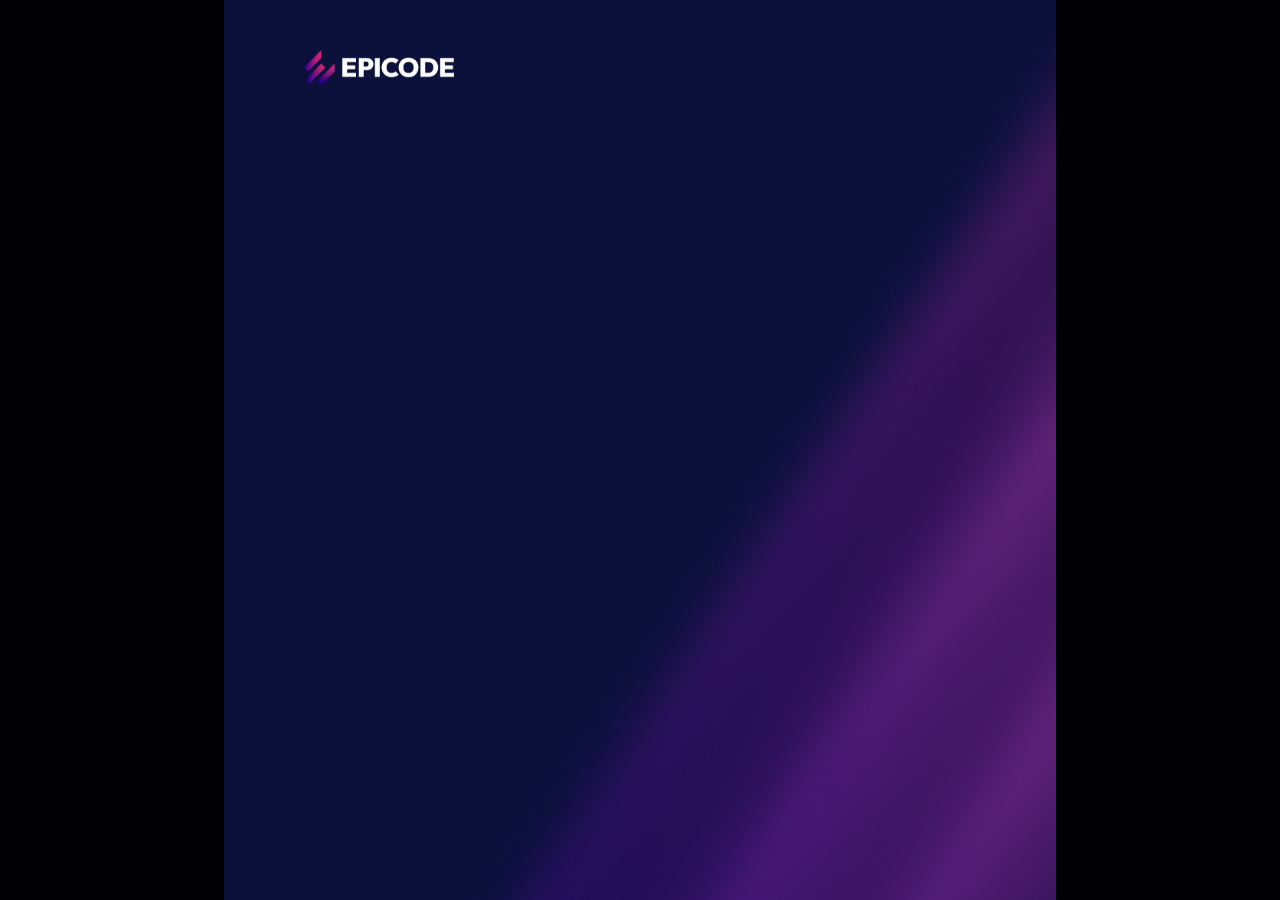
==== feedback.html @ a099dc4a "add header" ====
<!DOCTYPE html>
<html lang="it">
  <head>
    <meta charset="UTF-8" />
    <meta name="viewport" content="width=device-width, initial-scale=1.0" />
    <title>Quizz App - Epicode</title>
    <link rel="stylesheet" href="assets/css/style.css" />
  </head>
  <body>
    <div id="container">
      <header>
        <div id="logo">
          <img src="assets/imgs/epicode_logo.png" alt="epicode-logo" />
        </div>
      </header>
    </div>
  </body>
</html>
---- assets/css/style.css ----
@import url("https://fonts.googleapis.com/css2?family=Outfit:wght@300;700;900&display=swap");

* {
  margin: 0;
  padding: 0;
  box-sizing: border-box;
}

/*basic styles*/
:root {
  --border-padding: 10px;
  --darkest: rgb(0, 0, 5);
  --darkest-blue: rgb(0, 0, 60);
  --main-blue: rgb(33, 33, 143);
  --light-purple: rgb(188, 134, 255);
  --dark-purple: rgb(156, 81, 248);
}

html,
body {
  font-family: "Outfit", Helvetica, sans-serif;
  background-color: var(--darkest);
}

#container {
  width: 65%;
  height: 100vh;
  max-width: 995px;
  background-image: url("/assets/imgs/bg.jpg");
  background-size: cover;
  margin: 0 auto;
  padding: 50px 80px;
}
#logo {
  width: 150px;
}

#logo img {
  width: 100%;
}
/*pg 1*/

/*fine pg 1*/

/*pg 2*/

/*fine pg 2*/

/*pg 3*/

/*fine pg 3*/

/*pg 4*/

/*fine pg 4*/
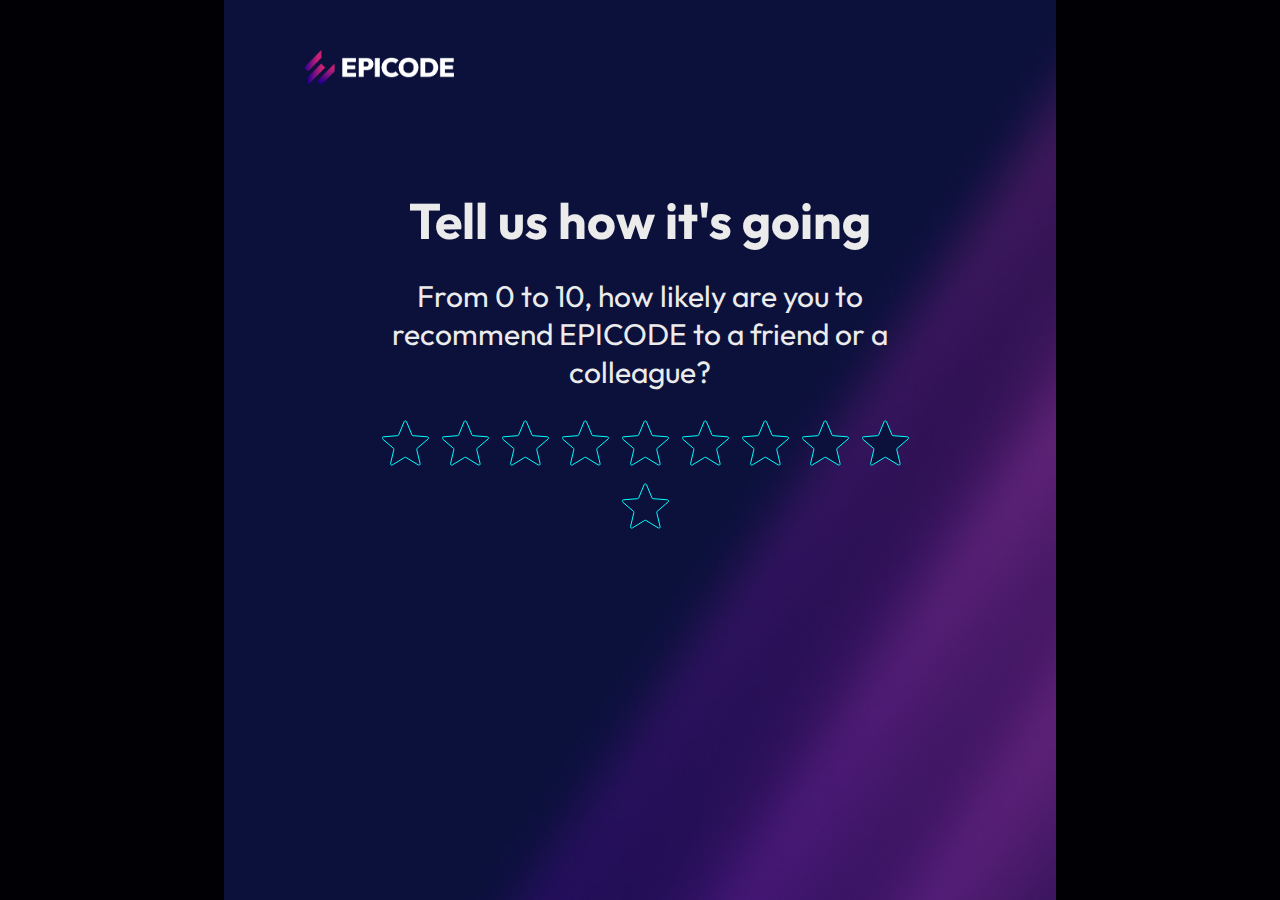
==== commit 3388579f: "add starIcon + feedback + css" ====
--- a/feedback.html
+++ b/feedback.html
@@ -13,6 +13,30 @@
           <img src="assets/imgs/epicode_logo.png" alt="epicode-logo" />
         </div>
       </header>
+
+    <main> 
+      <!-- Stelle --> 
+        <div id="boxTesto">
+        <h1 id ="testTesto1">Tell us how it's going</h1>
+        <h2 id="testTesto2">From 0 to 10, how likely are you to recommend EPICODE to a friend or a colleague?</h2> 
+        </div>
+
+        <ul class="star">
+          <li class="starIcon attivo" valutazione="1"></li>
+          <li class="starIcon" valutazione ="2"></li>
+          <li class="starIcon" valutazione ="3"></li>
+          <li class="starIcon" valutazione ="4"></li>
+          <li class="starIcon" valutazione ="5"></li>
+          <li class="starIcon" valutazione ="6"></li>
+          <li class="starIcon" valutazione ="7"></li>
+          <li class="starIcon" valutazione ="8"></li>
+          <li class="starIcon" valutazione ="9"></li>
+          <li class="starIcon" valutazione ="10"></li>
+        </ul>
+        <!-- Stelle finali  --> 
+    </main>
+
+
     </div>
   </body>
 </html>
--- a/assets/css/style.css
+++ b/assets/css/style.css
@@ -14,6 +14,8 @@
   --main-blue: rgb(33, 33, 143);
   --light-purple: rgb(188, 134, 255);
   --dark-purple: rgb(156, 81, 248);
+  --white: #ebebeb;
+  --light-blue: #00FFFF;
 }
 
 html,
@@ -22,28 +24,120 @@
   background-color: var(--darkest);
 }
 
+header{
+   display: flex;
+   justify-content: space-between;
+}
+
 #container {
   width: 65%;
   height: 100vh;
   max-width: 995px;
+  min-width: 800px;
   background-image: url("/assets/imgs/bg.jpg");
   background-size: cover;
   margin: 0 auto;
   padding: 50px 80px;
+  position: relative;
+  color: var(--white);
 }
 #logo {
   width: 150px;
-}
+  display: inline-block;
+ }
 
 #logo img {
   width: 100%;
 }
 /*pg 1*/
-
+.welcome {
+  font-size: 70px;
+  line-height: 80%;
+  font-weight: 300;
+  margin-bottom: 50px;
+}
+.pink {
+color: var(--dark-purple);
+font-size: 30px;
+}
+.lista {
+  margin: 40px 30px 90px;
+  line-height: 155%;
+}
+.fakebutton {
+color: var(--white);
+text-decoration: none;
+border: 2px solid;
+padding: 15px 40px;
+font-size: 20px;
+font-weight: bold;
+float: right;
+vertical-align: middle;
+}
+.fakebutton:hover {
+  background-color: var(--light-blue);
+  color: var(--darkest-blue);
+  box-shadow: 0px 0px 40px #00FFFF;
+  border: none;
+}
 /*fine pg 1*/
 
 /*pg 2*/
 
+
+#timer{
+color: white;
+border: 15px solid var(--light-purple) ;
+border-radius: 100px;
+text-align: center;
+height: 150px;
+width: 150px;
+padding: 20px;
+display: inline-block;
+}
+
+#timer p{
+  font-size: 10px;
+}
+
+#timer h4{
+  font-size: 50px;
+  font-weight: 300;
+  line-height: 100%;
+}
+
+main{
+  text-align: center;
+  padding: 100px 50px;
+}
+
+#question{
+  font-size: 50px;
+}
+
+#answers{
+  margin-top: 50px;
+}
+
+.btn{
+  background-color: rgba(255, 255, 255, 0.2);
+  color: white;
+  border:3px solid white;
+  border-radius: 30px;
+  width: 40%;
+  margin: 15px;
+  padding: 20px 15px;
+}
+
+footer{
+  color: white;
+  text-align: center;
+  width: 100%;
+  font-size: 20px;
+  position: absolute;
+  bottom: 0;
+  padding: 30px;
+}
 /*fine pg 2*/
 
 /*pg 3*/
@@ -52,4 +146,48 @@
 
 /*pg 4*/
 
+/* ---- Stelle ---- */
+
+#testTesto1 {     /*H1*/
+  font-size: 50px;
+  padding-bottom: 25px;
+}
+
+#testTesto2 {       /*H2*/
+  font-size: 30px;
+  font-weight: normal;
+  padding-bottom: 25px;
+}
+
+
+.starIcon {        /*ICON*/
+  font-size: 50px;
+  display: inline;
+  cursor: pointer;  
+  padding-inline-start: 10px;
+  
+}
+
+.starIcon::before{
+  content: url(/assets/imgs/starblue.svg);
+}
+.starIcon.ativo ~ .starIcon::before{
+  content: url(/assets/imgs/star.svg);
+}
+.avaliacao:hover .starIcon::before{
+  content: url(/assets/imgs/starblue.svg);
+}
+.starIcon:hover ~ .starIcon::before{
+  content: url(/assets/imgs/star.svg);
+}
+
+
+
+/* ---- Stelle finali ---- */
+
+
 /*fine pg 4*/
+/* support class*/
+.bold {
+  font-weight: 700;
+}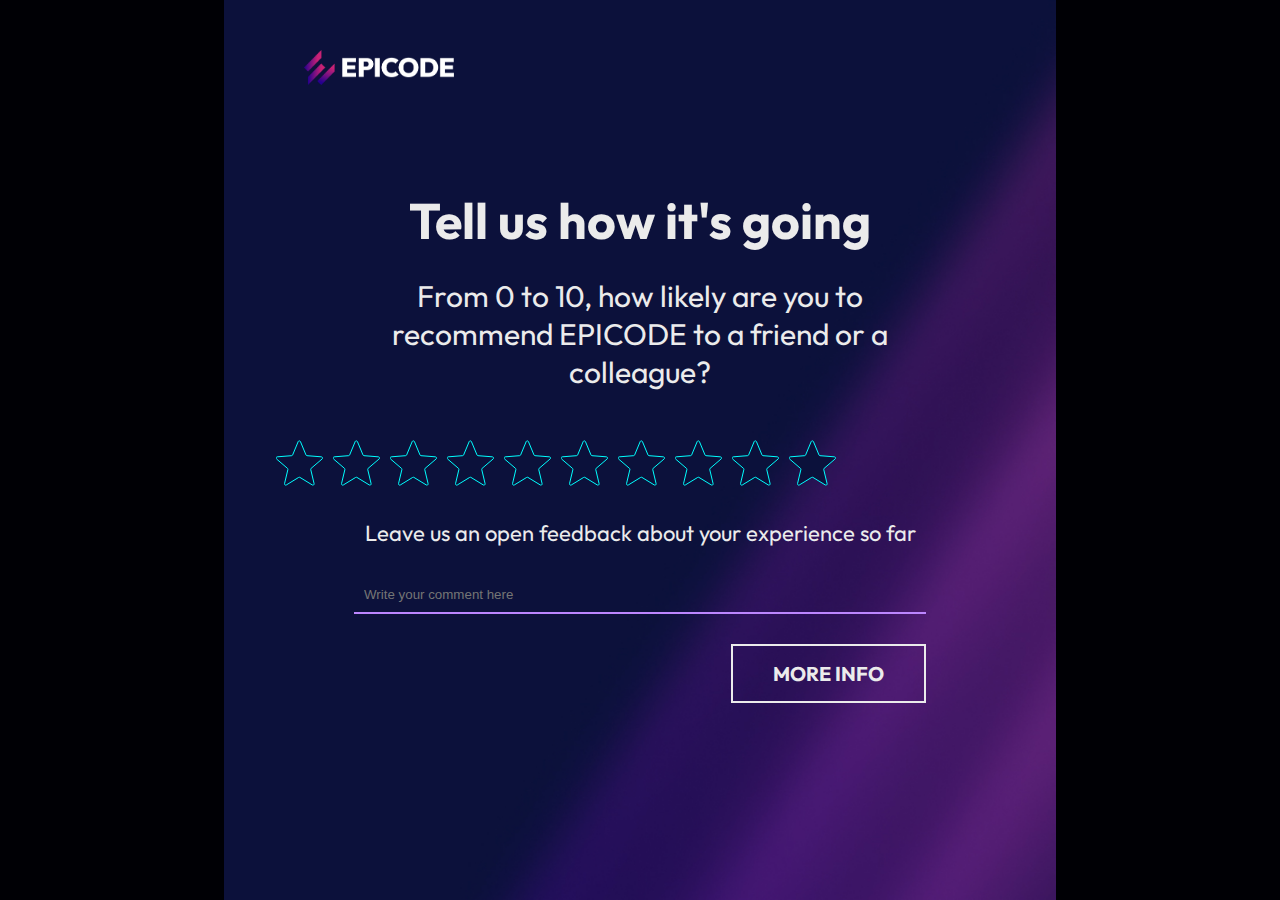
==== commit 38e2f11d: "add Giacomo feedback HTML CSS" ====
--- a/feedback.html
+++ b/feedback.html
@@ -16,11 +16,9 @@
 
     <main> 
       <!-- Stelle --> 
-        <div id="boxTesto">
         <h1 id ="testTesto1">Tell us how it's going</h1>
         <h2 id="testTesto2">From 0 to 10, how likely are you to recommend EPICODE to a friend or a colleague?</h2> 
-        </div>
-
+        
         <ul class="star">
           <li class="starIcon attivo" valutazione="1"></li>
           <li class="starIcon" valutazione ="2"></li>
@@ -34,6 +32,22 @@
           <li class="starIcon" valutazione ="10"></li>
         </ul>
         <!-- Stelle finali  --> 
+
+
+        <!-- Giacomo  --> 
+        <section class="comment">
+          <div class="titoletto">
+            <p>Leave us an open feedback about your experience so far</p>
+          </div>
+          <div class="container-text">
+            <input type="text" class="text" placeholder="Write your comment here">
+          </div>
+          <div class="bottone">
+            <a href="#" class="fakebutton">MORE INFO</a>
+          </div>
+        </section>
+        <!-- Giacomo   --> 
+
     </main>
 
 
--- a/assets/css/style.css
+++ b/assets/css/style.css
@@ -159,13 +159,18 @@
   padding-bottom: 25px;
 }
 
+.star{
+  text-align: center;
+  display: flex;
+  flex-direction: row-reverse; 
+  padding: 20px 90px;
+}
 
 .starIcon {        /*ICON*/
   font-size: 50px;
   display: inline;
   cursor: pointer;  
-  padding-inline-start: 10px;
-  
+  padding-inline-start: 10px;   
 }
 
 .starIcon::before{
@@ -180,10 +185,30 @@
 .starIcon:hover ~ .starIcon::before{
   content: url(/assets/imgs/star.svg);
 }
-
-
-
 /* ---- Stelle finali ---- */
+
+/* ---- Giacomo text ---- */
+
+.titoletto {
+  font-size: 22px;
+}
+
+.text {
+  width: 100%;
+  background-color: transparent;
+  padding: 10px;
+  border-style: inset;
+  border-width: 0;
+  border-bottom: 2px solid var(--light-purple);
+  margin: 30px 0px;
+  color: var(--white);
+}
+
+.text:focus {
+  outline: none;
+}
+
+/* ---- Giacomo text finali ---- */
 
 
 /*fine pg 4*/
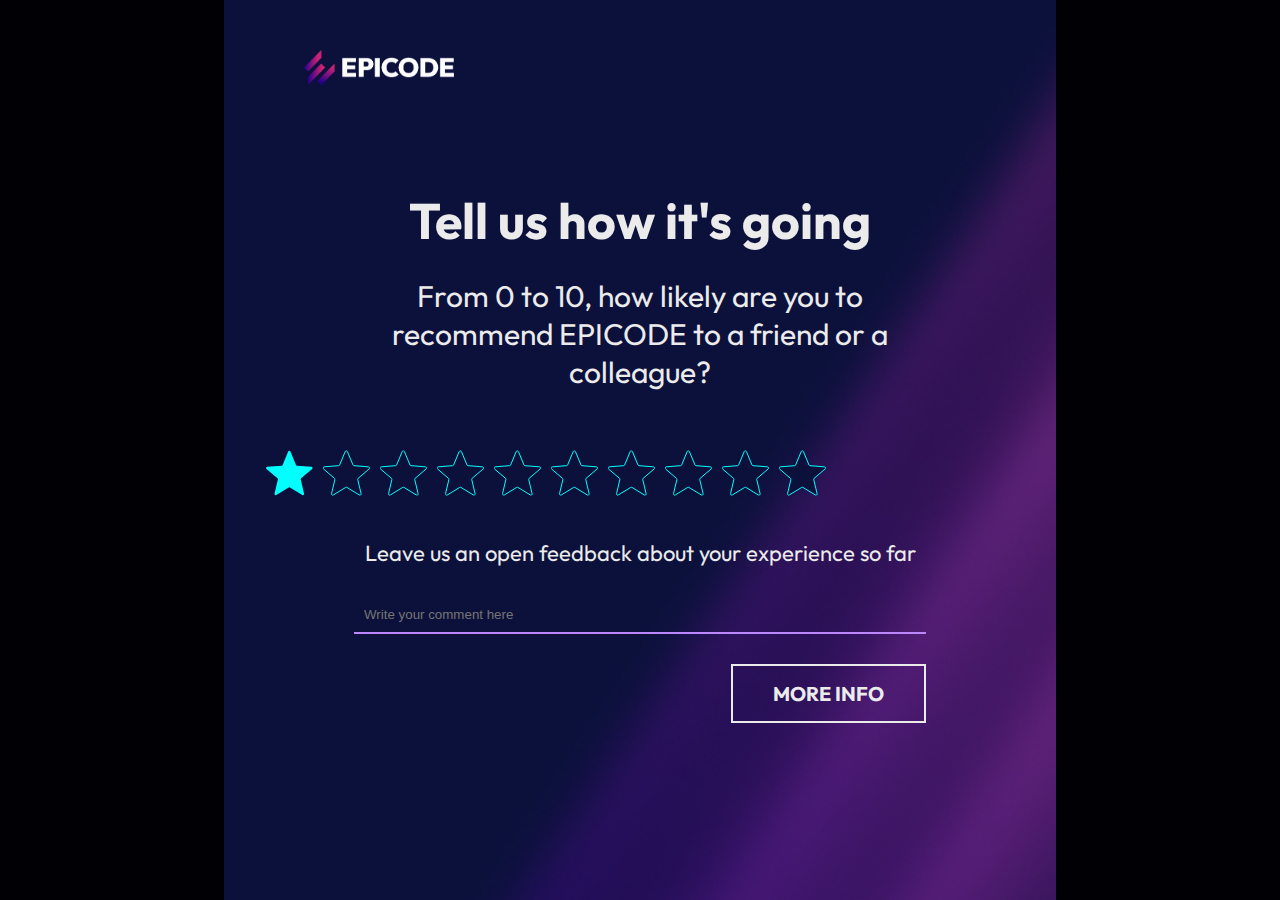
==== commit b0604375: "add new commit feedback - HTML CSS JS" ====
--- a/feedback.html
+++ b/feedback.html
@@ -19,18 +19,19 @@
         <h1 id ="testTesto1">Tell us how it's going</h1>
         <h2 id="testTesto2">From 0 to 10, how likely are you to recommend EPICODE to a friend or a colleague?</h2> 
         
-        <ul class="star">
-          <li class="starIcon attivo" valutazione="1"></li>
+        <ul class="star">                  
+          <li class="starIcon" valutazione="10"></li>
+          <li class="starIcon" valutazione ="9"></li>
+          <li class="starIcon" valutazione ="8"></li>
+          <li class="starIcon" valutazione ="7"></li>
+          <li class="starIcon" valutazione ="6"></li>
+          <li class="starIcon" valutazione ="5"></li>
+          <li class="starIcon" valutazione ="4"></li>
+          <li class="starIcon" valutazione ="3"></li>
           <li class="starIcon" valutazione ="2"></li>
-          <li class="starIcon" valutazione ="3"></li>
-          <li class="starIcon" valutazione ="4"></li>
-          <li class="starIcon" valutazione ="5"></li>
-          <li class="starIcon" valutazione ="6"></li>
-          <li class="starIcon" valutazione ="7"></li>
-          <li class="starIcon" valutazione ="8"></li>
-          <li class="starIcon" valutazione ="9"></li>
-          <li class="starIcon" valutazione ="10"></li>
+          <li class="starIcon ativo" valutazione ="1"></li>
         </ul>
+
         <!-- Stelle finali  --> 
 
 
@@ -50,7 +51,8 @@
 
     </main>
 
+    </div>
 
-    </div>
+    <script src="/assets/js/feedback.js"></script>
   </body>
 </html>
--- a/assets/css/style.css
+++ b/assets/css/style.css
@@ -13,7 +13,7 @@
   --darkest-blue: rgb(0, 0, 60);
   --main-blue: rgb(33, 33, 143);
   --light-purple: rgb(188, 134, 255);
-  --dark-purple: rgb(156, 81, 248);
+  --dark-purple: #C2128D;
   --white: #ebebeb;
   --light-blue: #00FFFF;
 }
@@ -60,9 +60,32 @@
 color: var(--dark-purple);
 font-size: 30px;
 }
+
 .lista {
   margin: 40px 30px 90px;
   line-height: 155%;
+}
+input[type="checkbox"] {
+  -webkit-appearance: none;
+  -moz-appearance: none;
+  -o-appearance: none;
+  appearance: none;
+  margin-right: 10px;
+  height: 15px;
+  width: 15px;
+  border: 1px solid white;
+  border-radius: 1px;
+  cursor: pointer;
+  border: 2px solid var(--darkest-blue);
+  outline: 2px solid var(--white);
+  outline-offset: 0px;
+}
+input[type="checkbox"]:checked {
+  border: 1px solid white;
+  background-color: var(--dark-purple);
+}
+input, label {
+  margin-top: 20px;
 }
 .fakebutton {
 color: var(--white);
@@ -74,6 +97,7 @@
 float: right;
 vertical-align: middle;
 }
+
 .fakebutton:hover {
   background-color: var(--light-blue);
   color: var(--darkest-blue);
@@ -142,6 +166,34 @@
 
 /*pg 3*/
 
+#risultati{
+  padding-top: 70px;
+  padding-bottom: 20px;
+  
+}
+
+#wrong {
+  float: inline-end;
+  padding-top: 60px;
+}
+#correct{
+  float: inline-start;
+  padding-top: 60px;
+}
+#auguri{
+  color: white;
+border: 20px solid var(--light-purple) ;
+border-radius: 150px;
+text-align: center;
+height: 250px;
+width: 250px;
+padding: 25px;
+display: inline-block;
+}
+
+.rateus{
+  margin: 0 auto;
+}
 /*fine pg 3*/
 
 /*pg 4*/
@@ -164,7 +216,8 @@
   display: flex;
   flex-direction: row-reverse; 
   padding: 20px 90px;
-}
+  margin: 10px;
+ }
 
 .starIcon {        /*ICON*/
   font-size: 50px;
@@ -173,18 +226,21 @@
   padding-inline-start: 10px;   
 }
 
+
 .starIcon::before{
   content: url(/assets/imgs/starblue.svg);
 }
-.starIcon.ativo ~ .starIcon::before{
+.starIcon.ativo~.starIcon::before,
+.starIcon.ativo::before {
   content: url(/assets/imgs/star.svg);
 }
-.avaliacao:hover .starIcon::before{
+/*.avaliacao:hover.starIcon::before{
   content: url(/assets/imgs/starblue.svg);
-}
-.starIcon:hover ~ .starIcon::before{
+}*/
+.starIcon:hover~.starIcon::before{
   content: url(/assets/imgs/star.svg);
 }
+
 /* ---- Stelle finali ---- */
 
 /* ---- Giacomo text ---- */
@@ -212,6 +268,9 @@
 
 
 /*fine pg 4*/
+
+
+
 /* support class*/
 .bold {
   font-weight: 700;
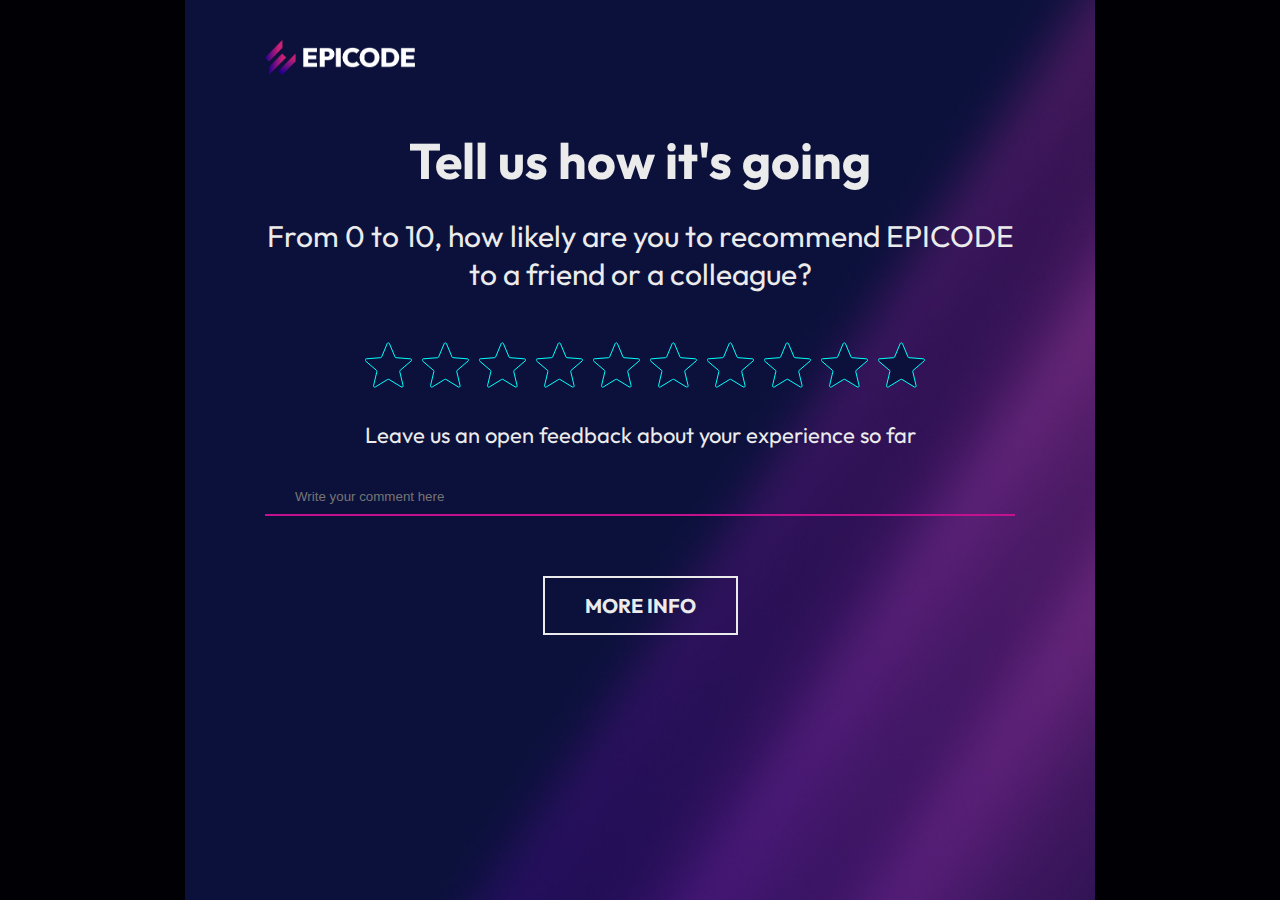
==== commit d9594620: "Merge pull request #9 from StefaniaGalazzo/fattizzo" ====
--- a/feedback.html
+++ b/feedback.html
@@ -14,45 +14,42 @@
         </div>
       </header>
 
-    <main> 
-      <!-- Stelle --> 
-        <h1 id ="testTesto1">Tell us how it's going</h1>
-        <h2 id="testTesto2">From 0 to 10, how likely are you to recommend EPICODE to a friend or a colleague?</h2> 
-        
-        <ul class="star">                  
-          <li class="starIcon" valutazione="10"></li>
-          <li class="starIcon" valutazione ="9"></li>
-          <li class="starIcon" valutazione ="8"></li>
-          <li class="starIcon" valutazione ="7"></li>
-          <li class="starIcon" valutazione ="6"></li>
-          <li class="starIcon" valutazione ="5"></li>
-          <li class="starIcon" valutazione ="4"></li>
-          <li class="starIcon" valutazione ="3"></li>
-          <li class="starIcon" valutazione ="2"></li>
-          <li class="starIcon ativo" valutazione ="1"></li>
-        </ul>
+      <main>
+        <div class="text-center">
+          <!-- Stelle -->
+          <h1 id="testTesto1">Tell us how it's going</h1>
+          <h2 id="testTesto2">
+            From 0 to 10, how likely are you to recommend EPICODE to a friend or
+            a colleague?
+          </h2>
 
-        <!-- Stelle finali  --> 
+          <ul class="star">
+            <li class="starIcon attivo" valutazione="1"></li>
+            <li class="starIcon" valutazione="2"></li>
+            <li class="starIcon" valutazione="3"></li>
+            <li class="starIcon" valutazione="4"></li>
+            <li class="starIcon" valutazione="5"></li>
+            <li class="starIcon" valutazione="6"></li>
+            <li class="starIcon" valutazione="7"></li>
+            <li class="starIcon" valutazione="8"></li>
+            <li class="starIcon" valutazione="9"></li>
+            <li class="starIcon" valutazione="10"></li>
+          </ul>
+          <!-- Stelle finali  -->
 
-
-        <!-- Giacomo  --> 
-        <section class="comment">
           <div class="titoletto">
             <p>Leave us an open feedback about your experience so far</p>
           </div>
-          <div class="container-text">
-            <input type="text" class="text" placeholder="Write your comment here">
-          </div>
-          <div class="bottone">
-            <a href="#" class="fakebutton">MORE INFO</a>
-          </div>
-        </section>
-        <!-- Giacomo   --> 
-
-    </main>
-
+          <input
+            type="text"
+            class="input-comment"
+            placeholder="Write your comment here"
+          />
+          <a href="https://epicode.com/it/" class="info-btn fakebutton"
+            >MORE INFO</a
+          >
+        </div>
+      </main>
     </div>
-
-    <script src="/assets/js/feedback.js"></script>
   </body>
 </html>
--- a/assets/css/style.css
+++ b/assets/css/style.css
@@ -5,67 +5,84 @@
   padding: 0;
   box-sizing: border-box;
 }
-
-/*basic styles*/
+/*color palette*/
 :root {
   --border-padding: 10px;
   --darkest: rgb(0, 0, 5);
   --darkest-blue: rgb(0, 0, 60);
   --main-blue: rgb(33, 33, 143);
   --light-purple: rgb(188, 134, 255);
-  --dark-purple: #C2128D;
+  --dark-purple: #c2128d;
   --white: #ebebeb;
-  --light-blue: #00FFFF;
-}
-
+  --light-blue: #00ffff;
+}
+/**/
+
+/*base styles*/
 html,
 body {
   font-family: "Outfit", Helvetica, sans-serif;
   background-color: var(--darkest);
 }
 
-header{
-   display: flex;
-   justify-content: space-between;
-}
-
+/*header per tutte le pagine*/
+header {
+  display: flex;
+  justify-content: space-between;
+}
+#logo {
+  width: 150px;
+  display: inline-block;
+}
+
+#logo img {
+  width: 100%;
+}
+/**/
+/*end base style*/
+
+/*sfondo per tutte le pagine*/
 #container {
-  width: 65%;
-  height: 100vh;
-  max-width: 995px;
-  min-width: 800px;
+  width: 68%;
+  min-height: 100vh;
+  max-width: 910px;
+  min-width: 910px;
   background-image: url("/assets/imgs/bg.jpg");
   background-size: cover;
   margin: 0 auto;
-  padding: 50px 80px;
+  padding: 40px 80px;
   position: relative;
   color: var(--white);
 }
-#logo {
-  width: 150px;
-  display: inline-block;
- }
-
-#logo img {
-  width: 100%;
-}
+/**/
+
 /*pg 1*/
+.frontpage {
+  margin-top: 60px;
+}
 .welcome {
-  font-size: 70px;
-  line-height: 80%;
+  font-size: 75px;
+  line-height: 72%;
   font-weight: 300;
   margin-bottom: 50px;
 }
 .pink {
-color: var(--dark-purple);
-font-size: 30px;
-}
-
+  color: var(--dark-purple);
+  font-size: 30px;
+  margin-bottom: 5px;
+}
+.instrText {
+  max-width: 500px;
+}
 .lista {
-  margin: 40px 30px 90px;
+  margin: 40px 30px 75px;
   line-height: 155%;
 }
-input[type="checkbox"] {
+.proceed {
+  display: flex;
+  justify-content: space-between;
+}
+#start-checkbox {
   -webkit-appearance: none;
   -moz-appearance: none;
   -o-appearance: none;
@@ -80,118 +97,132 @@
   outline: 2px solid var(--white);
   outline-offset: 0px;
 }
-input[type="checkbox"]:checked {
+#start-checkbox:checked {
   border: 1px solid white;
   background-color: var(--dark-purple);
 }
-input, label {
+#start-checkbox,
+label.bold {
   margin-top: 20px;
 }
 .fakebutton {
-color: var(--white);
-text-decoration: none;
-border: 2px solid;
-padding: 15px 40px;
-font-size: 20px;
-font-weight: bold;
-float: right;
-vertical-align: middle;
+  color: var(--white);
+  text-decoration: none;
+  border: 2px solid;
+  padding: 15px 40px;
+  font-size: 20px;
+  font-weight: bold;
 }
 
 .fakebutton:hover {
   background-color: var(--light-blue);
   color: var(--darkest-blue);
-  box-shadow: 0px 0px 40px #00FFFF;
+  box-shadow: 0px 0px 40px #00ffff;
   border: none;
 }
 /*fine pg 1*/
 
 /*pg 2*/
-
-
-#timer{
-color: white;
-border: 15px solid var(--light-purple) ;
-border-radius: 100px;
-text-align: center;
-height: 150px;
-width: 150px;
-padding: 20px;
-display: inline-block;
-}
-
-#timer p{
-  font-size: 10px;
-}
-
-#timer h4{
+#timer {
+  border: 13px solid var(--light-purple);
+  border-radius: 100px;
+  text-align: center;
+  height: 115px;
+  width: 115px;
+  padding: 13px;
+  display: inline-block;
+}
+
+#timer p {
+  font-size: 9px;
+}
+
+#timer h4 {
+  font-size: 45px;
+  font-weight: 300;
+  line-height: 90%;
+}
+.text-center {
+  text-align: center;
+  margin-top: 50px;
+}
+.text-center h1,
+.text-right h2,
+.text-left h2 {
   font-size: 50px;
-  font-weight: 300;
+}
+#question {
   line-height: 100%;
-}
-
-main{
-  text-align: center;
-  padding: 100px 50px;
-}
-
-#question{
-  font-size: 50px;
-}
-
-#answers{
+  width: 600px;
+  margin: 0 auto;
+}
+
+#answers {
   margin-top: 50px;
 }
 
-.btn{
-  background-color: rgba(255, 255, 255, 0.2);
+.btn-answer {
+  background-color: rgba(255, 255, 255, 0.1);
   color: white;
-  border:3px solid white;
+  /* border: 3px solid rgba(255, 255, 255, 0.212); */
   border-radius: 30px;
   width: 40%;
   margin: 15px;
   padding: 20px 15px;
 }
 
-footer{
-  color: white;
-  text-align: center;
+.btn-answer:hover {
+  background-image: linear-gradient(to top, rgb(125 3 111) 21%, rgb(229 0 172));
+}
+
+footer {
   width: 100%;
-  font-size: 20px;
   position: absolute;
   bottom: 0;
+  left: 0;
+  color: white;
+  text-align: center;
+  font-size: 20px;
   padding: 30px;
 }
+
+#steps .pink {
+  font-size: inherit;
+}
 /*fine pg 2*/
 
 /*pg 3*/
 
-#risultati{
-  padding-top: 70px;
-  padding-bottom: 20px;
-  
-}
-
-#wrong {
-  float: inline-end;
-  padding-top: 60px;
-}
-#correct{
-  float: inline-start;
-  padding-top: 60px;
-}
-#auguri{
-  color: white;
-border: 20px solid var(--light-purple) ;
-border-radius: 150px;
-text-align: center;
-height: 250px;
-width: 250px;
-padding: 25px;
-display: inline-block;
-}
-
-.rateus{
+.row {
+  margin: 50px auto 80px auto;
+  display: flex;
+  justify-content: space-between;
+  align-items: center;
+}
+.text-right {
+  text-align: right;
+}
+.text-left {
+  text-align: left;
+}
+.text-right h2,
+.text-left h2 {
+  font-weight: normal;
+  line-height: 100%;
+}
+.auguri {
+  display: flex;
+  flex-direction: column;
+  justify-content: space-between;
+  height: 290px;
+  width: 290px;
+  border: 35px solid var(--light-blue);
+  border-radius: 150px;
+  text-align: center;
+  padding: 30px;
+}
+
+.rateus {
   margin: 0 auto;
 }
 /*fine pg 3*/
@@ -200,78 +231,80 @@
 
 /* ---- Stelle ---- */
 
-#testTesto1 {     /*H1*/
+#testTesto1 {
+  /*H1*/
   font-size: 50px;
   padding-bottom: 25px;
 }
 
-#testTesto2 {       /*H2*/
+#testTesto2 {
+  /*H2*/
   font-size: 30px;
   font-weight: normal;
   padding-bottom: 25px;
 }
 
-.star{
-  text-align: center;
-  display: flex;
-  flex-direction: row-reverse; 
+.star {
+  text-align: center;
+  display: flex;
+  flex-direction: row-reverse;
   padding: 20px 90px;
-  margin: 10px;
- }
-
-.starIcon {        /*ICON*/
+}
+
+/*ICON*/
+.starIcon {
   font-size: 50px;
   display: inline;
-  cursor: pointer;  
-  padding-inline-start: 10px;   
-}
-
-
-.starIcon::before{
+  cursor: pointer;
+  padding-inline-start: 10px;
+}
+
+.starIcon::before {
   content: url(/assets/imgs/starblue.svg);
 }
-.starIcon.ativo~.starIcon::before,
-.starIcon.ativo::before {
+.starIcon.ativo ~ .starIcon::before {
   content: url(/assets/imgs/star.svg);
 }
-/*.avaliacao:hover.starIcon::before{
+.avaliacao:hover .starIcon::before {
   content: url(/assets/imgs/starblue.svg);
-}*/
-.starIcon:hover~.starIcon::before{
+}
+.starIcon:hover ~ .starIcon::before {
   content: url(/assets/imgs/star.svg);
 }
-
-/* ---- Stelle finali ---- */
-
-/* ---- Giacomo text ---- */
+/* ---- Stelle fine ---- */
 
 .titoletto {
   font-size: 22px;
 }
 
-.text {
+.input-comment {
   width: 100%;
   background-color: transparent;
-  padding: 10px;
+  padding: 10px 30px;
   border-style: inset;
   border-width: 0;
-  border-bottom: 2px solid var(--light-purple);
+  border-bottom: 2px solid var(--dark-purple);
   margin: 30px 0px;
-  color: var(--white);
-}
-
-.text:focus {
+}
+
+.input-comment:focus {
   outline: none;
 }
-
-/* ---- Giacomo text finali ---- */
-
+.info-btn {
+  display: block;
+  width: fit-content;
+  margin: 30px auto;
+}
 
 /*fine pg 4*/
-
-
 
 /* support class*/
 .bold {
   font-weight: 700;
-}+}
+.light-blue {
+  color: var(--light-blue);
+}
+.small {
+  font-size: 14px;
+}
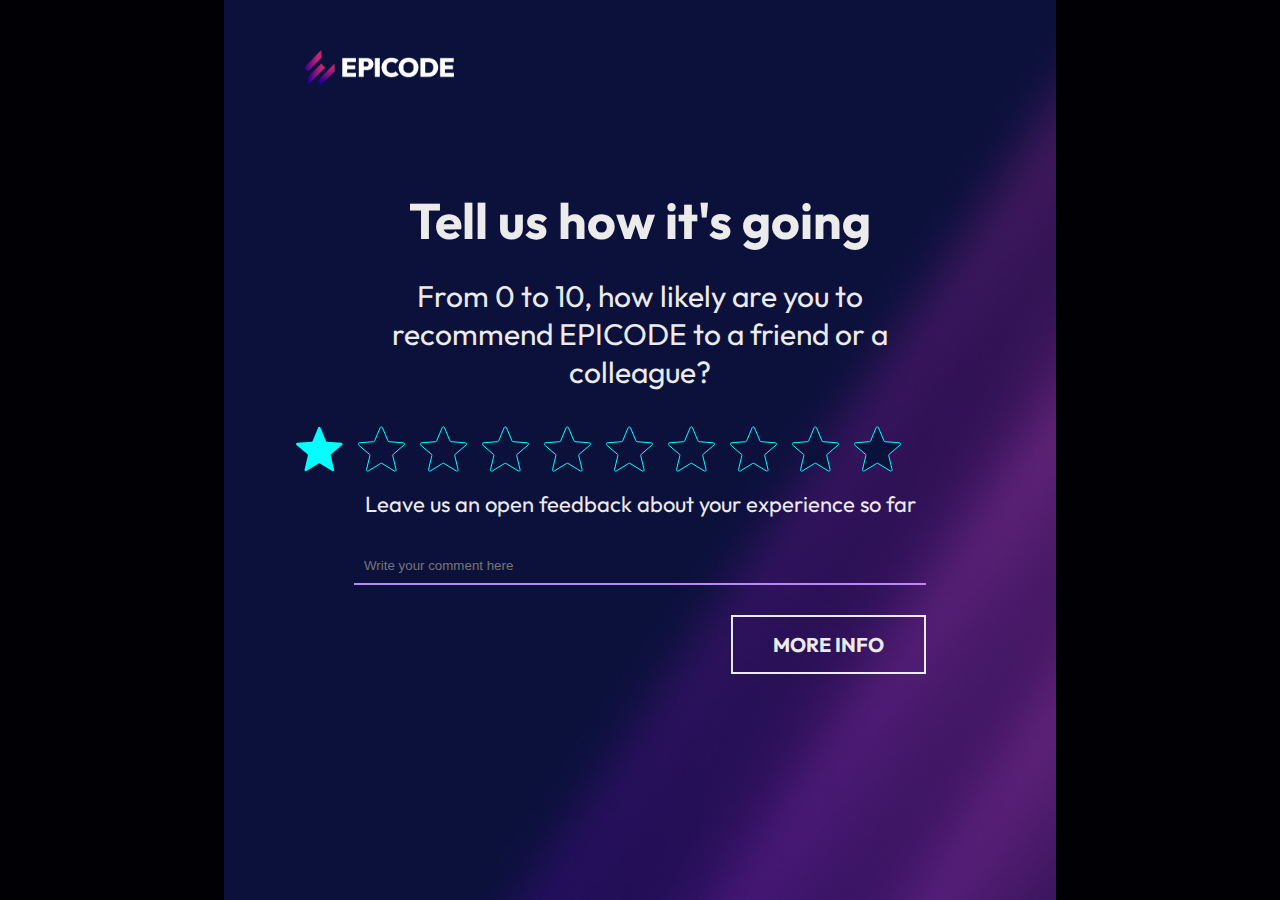
==== commit b2f229d5: "add JS feedback" ====
--- a/feedback.html
+++ b/feedback.html
@@ -14,42 +14,45 @@
         </div>
       </header>
 
-      <main>
-        <div class="text-center">
-          <!-- Stelle -->
-          <h1 id="testTesto1">Tell us how it's going</h1>
-          <h2 id="testTesto2">
-            From 0 to 10, how likely are you to recommend EPICODE to a friend or
-            a colleague?
-          </h2>
+    <main> 
+      <!-- Stelle --> 
+        <h1 id ="testTesto1">Tell us how it's going</h1>
+        <h2 id="testTesto2">From 0 to 10, how likely are you to recommend EPICODE to a friend or a colleague?</h2> 
+        
+        <ul class="star">                  
+          <li class="starIcon" valutazione ="10"></li>
+          <li class="starIcon" valutazione ="9"></li>
+          <li class="starIcon" valutazione ="8"></li>
+          <li class="starIcon" valutazione ="7"></li>
+          <li class="starIcon" valutazione ="6"></li>
+          <li class="starIcon" valutazione ="5"></li>
+          <li class="starIcon" valutazione ="4"></li>
+          <li class="starIcon" valutazione ="3"></li>
+          <li class="starIcon" valutazione ="2"></li>
+          <li class="starIcon attivo" valutazione ="1"></li>
+        </ul>
 
-          <ul class="star">
-            <li class="starIcon attivo" valutazione="1"></li>
-            <li class="starIcon" valutazione="2"></li>
-            <li class="starIcon" valutazione="3"></li>
-            <li class="starIcon" valutazione="4"></li>
-            <li class="starIcon" valutazione="5"></li>
-            <li class="starIcon" valutazione="6"></li>
-            <li class="starIcon" valutazione="7"></li>
-            <li class="starIcon" valutazione="8"></li>
-            <li class="starIcon" valutazione="9"></li>
-            <li class="starIcon" valutazione="10"></li>
-          </ul>
-          <!-- Stelle finali  -->
+        <!-- Stelle finali  --> 
 
+
+        <!-- Giacomo  --> 
+        <section class="comment">
           <div class="titoletto">
             <p>Leave us an open feedback about your experience so far</p>
           </div>
-          <input
-            type="text"
-            class="input-comment"
-            placeholder="Write your comment here"
-          />
-          <a href="https://epicode.com/it/" class="info-btn fakebutton"
-            >MORE INFO</a
-          >
-        </div>
-      </main>
+          <div class="container-text">
+            <input type="text" class="text" placeholder="Write your comment here">
+          </div>
+          <div class="bottone">
+            <a href="#" class="fakebutton">MORE INFO</a>
+          </div>
+        </section>
+        <!-- Giacomo   --> 
+
+    </main>
+
     </div>
+
+    <script src="/assets/js/feedback.js"></script>
   </body>
 </html>
--- a/assets/css/style.css
+++ b/assets/css/style.css
@@ -5,84 +5,67 @@
   padding: 0;
   box-sizing: border-box;
 }
-/*color palette*/
+
+/*basic styles*/
 :root {
   --border-padding: 10px;
   --darkest: rgb(0, 0, 5);
   --darkest-blue: rgb(0, 0, 60);
   --main-blue: rgb(33, 33, 143);
   --light-purple: rgb(188, 134, 255);
-  --dark-purple: #c2128d;
+  --dark-purple: #C2128D;
   --white: #ebebeb;
-  --light-blue: #00ffff;
-}
-/**/
-
-/*base styles*/
+  --light-blue: #00FFFF;
+}
+
 html,
 body {
   font-family: "Outfit", Helvetica, sans-serif;
   background-color: var(--darkest);
 }
 
-/*header per tutte le pagine*/
-header {
-  display: flex;
-  justify-content: space-between;
+header{
+   display: flex;
+   justify-content: space-between;
+}
+
+#container {
+  width: 65%;
+  height: 100vh;
+  max-width: 995px;
+  min-width: 800px;
+  background-image: url("/assets/imgs/bg.jpg");
+  background-size: cover;
+  margin: 0 auto;
+  padding: 50px 80px;
+  position: relative;
+  color: var(--white);
 }
 #logo {
   width: 150px;
   display: inline-block;
-}
+ }
 
 #logo img {
   width: 100%;
 }
-/**/
-/*end base style*/
-
-/*sfondo per tutte le pagine*/
-#container {
-  width: 68%;
-  min-height: 100vh;
-  max-width: 910px;
-  min-width: 910px;
-  background-image: url("/assets/imgs/bg.jpg");
-  background-size: cover;
-  margin: 0 auto;
-  padding: 40px 80px;
-  position: relative;
-  color: var(--white);
-}
-/**/
-
 /*pg 1*/
-.frontpage {
-  margin-top: 60px;
-}
 .welcome {
-  font-size: 75px;
-  line-height: 72%;
+  font-size: 70px;
+  line-height: 80%;
   font-weight: 300;
   margin-bottom: 50px;
 }
 .pink {
-  color: var(--dark-purple);
-  font-size: 30px;
-  margin-bottom: 5px;
-}
-.instrText {
-  max-width: 500px;
-}
+color: var(--dark-purple);
+font-size: 30px;
+}
+
 .lista {
-  margin: 40px 30px 75px;
+  margin: 40px 30px 90px;
   line-height: 155%;
 }
-.proceed {
-  display: flex;
-  justify-content: space-between;
-}
-#start-checkbox {
+input[type="checkbox"] {
   -webkit-appearance: none;
   -moz-appearance: none;
   -o-appearance: none;
@@ -97,132 +80,118 @@
   outline: 2px solid var(--white);
   outline-offset: 0px;
 }
-#start-checkbox:checked {
+input[type="checkbox"]:checked {
   border: 1px solid white;
   background-color: var(--dark-purple);
 }
-#start-checkbox,
-label.bold {
+input, label {
   margin-top: 20px;
 }
 .fakebutton {
-  color: var(--white);
-  text-decoration: none;
-  border: 2px solid;
-  padding: 15px 40px;
-  font-size: 20px;
-  font-weight: bold;
+color: var(--white);
+text-decoration: none;
+border: 2px solid;
+padding: 15px 40px;
+font-size: 20px;
+font-weight: bold;
+float: right;
+vertical-align: middle;
 }
 
 .fakebutton:hover {
   background-color: var(--light-blue);
   color: var(--darkest-blue);
-  box-shadow: 0px 0px 40px #00ffff;
+  box-shadow: 0px 0px 40px #00FFFF;
   border: none;
 }
 /*fine pg 1*/
 
 /*pg 2*/
-#timer {
-  border: 13px solid var(--light-purple);
-  border-radius: 100px;
+
+
+#timer{
+color: white;
+border: 15px solid var(--light-purple) ;
+border-radius: 100px;
+text-align: center;
+height: 150px;
+width: 150px;
+padding: 20px;
+display: inline-block;
+}
+
+#timer p{
+  font-size: 10px;
+}
+
+#timer h4{
+  font-size: 50px;
+  font-weight: 300;
+  line-height: 100%;
+}
+
+main{
   text-align: center;
-  height: 115px;
-  width: 115px;
-  padding: 13px;
-  display: inline-block;
-}
-
-#timer p {
-  font-size: 9px;
-}
-
-#timer h4 {
-  font-size: 45px;
-  font-weight: 300;
-  line-height: 90%;
-}
-.text-center {
-  text-align: center;
+  padding: 100px 50px;
+}
+
+#question{
+  font-size: 50px;
+}
+
+#answers{
   margin-top: 50px;
 }
-.text-center h1,
-.text-right h2,
-.text-left h2 {
-  font-size: 50px;
-}
-#question {
-  line-height: 100%;
-  width: 600px;
-  margin: 0 auto;
-}
-
-#answers {
-  margin-top: 50px;
-}
-
-.btn-answer {
-  background-color: rgba(255, 255, 255, 0.1);
+
+.btn{
+  background-color: rgba(255, 255, 255, 0.2);
   color: white;
-  /* border: 3px solid rgba(255, 255, 255, 0.212); */
+  border:3px solid white;
   border-radius: 30px;
   width: 40%;
   margin: 15px;
   padding: 20px 15px;
 }
 
-.btn-answer:hover {
-  background-image: linear-gradient(to top, rgb(125 3 111) 21%, rgb(229 0 172));
-}
-
-footer {
+footer{
+  color: white;
+  text-align: center;
   width: 100%;
+  font-size: 20px;
   position: absolute;
   bottom: 0;
-  left: 0;
+  padding: 30px;
+}
+/*fine pg 2*/
+
+/*pg 3*/
+
+#risultati{
+  padding-top: 70px;
+  padding-bottom: 20px;
+  
+}
+
+#wrong {
+  float: inline-end;
+  padding-top: 60px;
+}
+#correct{
+  float: inline-start;
+  padding-top: 60px;
+}
+#auguri{
   color: white;
-  text-align: center;
-  font-size: 20px;
-  padding: 30px;
-}
-
-#steps .pink {
-  font-size: inherit;
-}
-/*fine pg 2*/
-
-/*pg 3*/
-
-.row {
-  margin: 50px auto 80px auto;
-  display: flex;
-  justify-content: space-between;
-  align-items: center;
-}
-.text-right {
-  text-align: right;
-}
-.text-left {
-  text-align: left;
-}
-.text-right h2,
-.text-left h2 {
-  font-weight: normal;
-  line-height: 100%;
-}
-.auguri {
-  display: flex;
-  flex-direction: column;
-  justify-content: space-between;
-  height: 290px;
-  width: 290px;
-  border: 35px solid var(--light-blue);
-  border-radius: 150px;
-  text-align: center;
-  padding: 30px;
-}
-
-.rateus {
+border: 20px solid var(--light-purple) ;
+border-radius: 150px;
+text-align: center;
+height: 250px;
+width: 250px;
+padding: 25px;
+display: inline-block;
+}
+
+.rateus{
   margin: 0 auto;
 }
 /*fine pg 3*/
@@ -231,14 +200,12 @@
 
 /* ---- Stelle ---- */
 
-#testTesto1 {
-  /*H1*/
+#testTesto1 {     /*H1*/
   font-size: 50px;
   padding-bottom: 25px;
 }
 
-#testTesto2 {
-  /*H2*/
+#testTesto2 {       /*H2*/
   font-size: 30px;
   font-weight: normal;
   padding-bottom: 25px;
@@ -247,64 +214,59 @@
 .star {
   text-align: center;
   display: flex;
-  flex-direction: row-reverse;
-  padding: 20px 90px;
-}
-
-/*ICON*/
+  flex-direction: row-reverse; 
+  padding: 20px, auto;  
+  margin: 10px;
+}
+
 .starIcon {
-  font-size: 50px;
-  display: inline;
-  cursor: pointer;
-  padding-inline-start: 10px;
-}
-
-.starIcon::before {
+  font-size: 30px; 
+  display: flex;
+  align-items: center; 
+  cursor: pointer;  
+  margin-right: 15px; 
+}
+
+.starIcon::before {   
   content: url(/assets/imgs/starblue.svg);
 }
-.starIcon.ativo ~ .starIcon::before {
+
+.starIcon.attivo~.starIcon::before,  
+.starIcon.attivo::before {   
   content: url(/assets/imgs/star.svg);
 }
-.avaliacao:hover .starIcon::before {
-  content: url(/assets/imgs/starblue.svg);
-}
-.starIcon:hover ~ .starIcon::before {
-  content: url(/assets/imgs/star.svg);
-}
-/* ---- Stelle fine ---- */
+
+/* ---- Stelle finali ---- */
+
+/* ---- Giacomo text ---- */
 
 .titoletto {
   font-size: 22px;
 }
 
-.input-comment {
+.text {
   width: 100%;
   background-color: transparent;
-  padding: 10px 30px;
+  padding: 10px;
   border-style: inset;
   border-width: 0;
-  border-bottom: 2px solid var(--dark-purple);
+  border-bottom: 2px solid var(--light-purple);
   margin: 30px 0px;
-}
-
-.input-comment:focus {
+  color: var(--white);
+}
+
+.text:focus {
   outline: none;
 }
-.info-btn {
-  display: block;
-  width: fit-content;
-  margin: 30px auto;
-}
+
+/* ---- Giacomo text finali ---- */
+
 
 /*fine pg 4*/
+
+
 
 /* support class*/
 .bold {
   font-weight: 700;
-}
-.light-blue {
-  color: var(--light-blue);
-}
-.small {
-  font-size: 14px;
-}
+}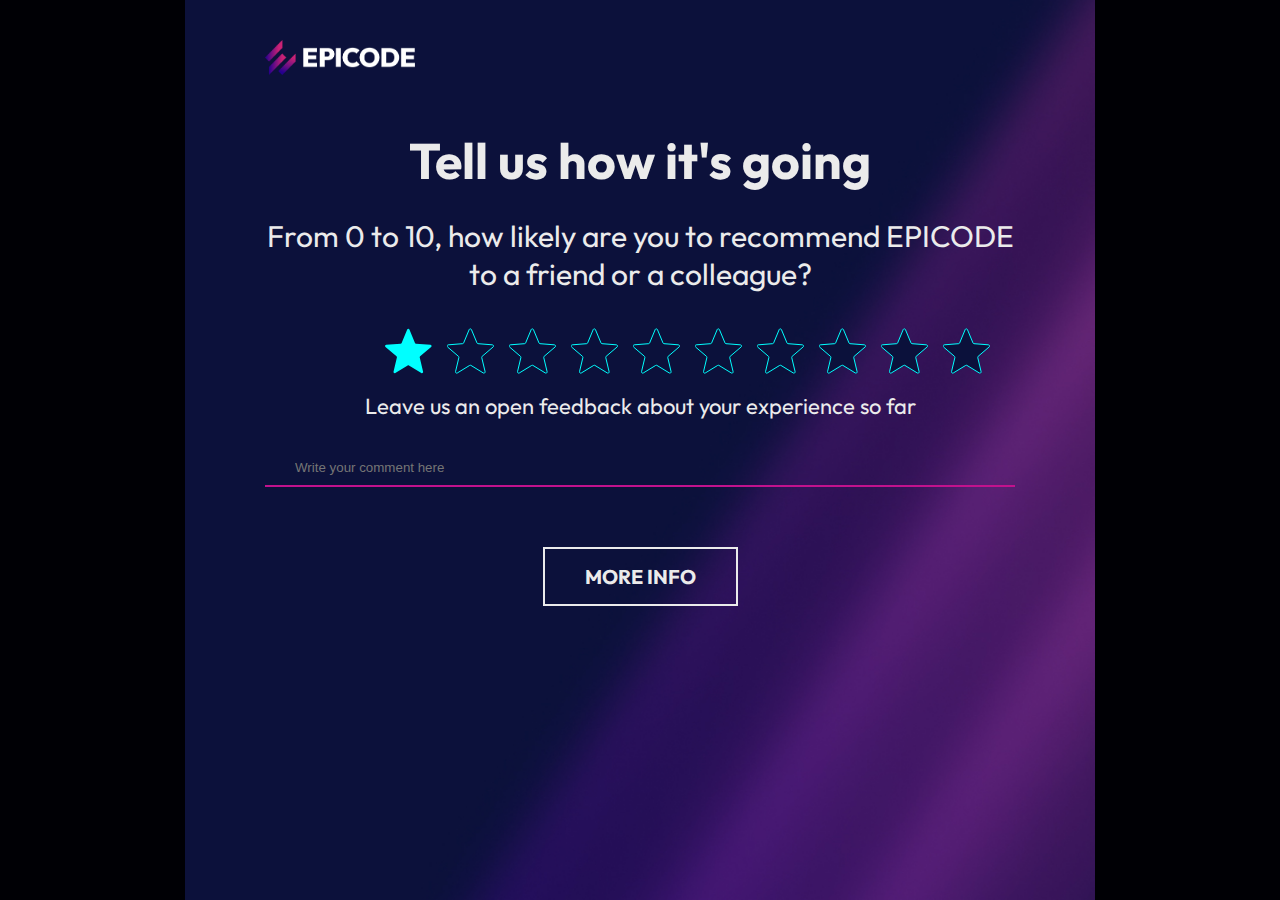
==== commit f4e1e6c3: "Merge branch 'main' into hetterich" ====
--- a/feedback.html
+++ b/feedback.html
@@ -15,6 +15,7 @@
       </header>
 
     <main> 
+      <div class="text-center">
       <!-- Stelle --> 
         <h1 id ="testTesto1">Tell us how it's going</h1>
         <h2 id="testTesto2">From 0 to 10, how likely are you to recommend EPICODE to a friend or a colleague?</h2> 
@@ -33,23 +34,19 @@
         </ul>
 
         <!-- Stelle finali  --> 
-
-
-        <!-- Giacomo  --> 
-        <section class="comment">
           <div class="titoletto">
             <p>Leave us an open feedback about your experience so far</p>
           </div>
-          <div class="container-text">
-            <input type="text" class="text" placeholder="Write your comment here">
-          </div>
-          <div class="bottone">
-            <a href="#" class="fakebutton">MORE INFO</a>
-          </div>
-        </section>
-        <!-- Giacomo   --> 
-
-    </main>
+          <input
+            type="text"
+            class="input-comment"
+            placeholder="Write your comment here"
+          />
+          <a href="https://epicode.com/it/" class="info-btn fakebutton"
+            >MORE INFO</a
+          >
+        </div>
+      </main>
 
     </div>
 
--- a/assets/css/style.css
+++ b/assets/css/style.css
@@ -5,67 +5,84 @@
   padding: 0;
   box-sizing: border-box;
 }
-
-/*basic styles*/
+/*color palette*/
 :root {
   --border-padding: 10px;
   --darkest: rgb(0, 0, 5);
   --darkest-blue: rgb(0, 0, 60);
   --main-blue: rgb(33, 33, 143);
   --light-purple: rgb(188, 134, 255);
-  --dark-purple: #C2128D;
+  --dark-purple: #c2128d;
   --white: #ebebeb;
-  --light-blue: #00FFFF;
-}
-
+  --light-blue: #00ffff;
+}
+/**/
+
+/*base styles*/
 html,
 body {
   font-family: "Outfit", Helvetica, sans-serif;
   background-color: var(--darkest);
 }
 
-header{
-   display: flex;
-   justify-content: space-between;
-}
-
+/*header per tutte le pagine*/
+header {
+  display: flex;
+  justify-content: space-between;
+}
+#logo {
+  width: 150px;
+  display: inline-block;
+}
+
+#logo img {
+  width: 100%;
+}
+/**/
+/*end base style*/
+
+/*sfondo per tutte le pagine*/
 #container {
-  width: 65%;
-  height: 100vh;
-  max-width: 995px;
-  min-width: 800px;
+  width: 68%;
+  min-height: 100vh;
+  max-width: 910px;
+  min-width: 910px;
   background-image: url("/assets/imgs/bg.jpg");
   background-size: cover;
   margin: 0 auto;
-  padding: 50px 80px;
+  padding: 40px 80px;
   position: relative;
   color: var(--white);
 }
-#logo {
-  width: 150px;
-  display: inline-block;
- }
-
-#logo img {
-  width: 100%;
-}
+/**/
+
 /*pg 1*/
+.frontpage {
+  margin-top: 60px;
+}
 .welcome {
-  font-size: 70px;
-  line-height: 80%;
+  font-size: 75px;
+  line-height: 72%;
   font-weight: 300;
   margin-bottom: 50px;
 }
 .pink {
-color: var(--dark-purple);
-font-size: 30px;
-}
-
+  color: var(--dark-purple);
+  font-size: 30px;
+  margin-bottom: 5px;
+}
+.instrText {
+  max-width: 500px;
+}
 .lista {
-  margin: 40px 30px 90px;
+  margin: 40px 30px 75px;
   line-height: 155%;
 }
-input[type="checkbox"] {
+.proceed {
+  display: flex;
+  justify-content: space-between;
+}
+#start-checkbox {
   -webkit-appearance: none;
   -moz-appearance: none;
   -o-appearance: none;
@@ -80,118 +97,133 @@
   outline: 2px solid var(--white);
   outline-offset: 0px;
 }
-input[type="checkbox"]:checked {
+#start-checkbox:checked {
   border: 1px solid white;
   background-color: var(--dark-purple);
 }
-input, label {
+#start-checkbox,
+label.bold {
   margin-top: 20px;
 }
 .fakebutton {
-color: var(--white);
-text-decoration: none;
-border: 2px solid;
-padding: 15px 40px;
-font-size: 20px;
-font-weight: bold;
-float: right;
-vertical-align: middle;
+  color: var(--white);
+  text-decoration: none;
+  border: 2px solid;
+  padding: 15px 40px;
+  font-size: 20px;
+  font-weight: bold;
 }
 
 .fakebutton:hover {
   background-color: var(--light-blue);
   color: var(--darkest-blue);
-  box-shadow: 0px 0px 40px #00FFFF;
+  box-shadow: 0px 0px 40px #00ffff;
   border: none;
 }
 /*fine pg 1*/
 
 /*pg 2*/
-
-
-#timer{
-color: white;
-border: 15px solid var(--light-purple) ;
-border-radius: 100px;
-text-align: center;
-height: 150px;
-width: 150px;
-padding: 20px;
-display: inline-block;
-}
-
-#timer p{
-  font-size: 10px;
-}
-
-#timer h4{
+#timer {
+  position: relative;
+  text-align: center;
+  height: 115px;
+  width: 115px;
+  display: grid;
+  place-content: center;
+  border: 13px solid #ffffff47;
+  border-radius: 100px;
+}
+
+#timer p {
+  font-size: 9px;
+}
+
+#timer h4 {
+  font-size: 45px;
+  font-weight: 300;
+  line-height: 90%;
+}
+.text-center {
+  text-align: center;
+  margin-top: 50px;
+}
+.text-center h1,
+.text-right h2,
+.text-left h2 {
   font-size: 50px;
-  font-weight: 300;
+}
+#question {
   line-height: 100%;
-}
-
-main{
-  text-align: center;
-  padding: 100px 50px;
-}
-
-#question{
-  font-size: 50px;
-}
-
-#answers{
+  width: 600px;
+  margin: 0 auto;
+}
+
+#answers {
   margin-top: 50px;
 }
 
-.btn{
-  background-color: rgba(255, 255, 255, 0.2);
+.btn-answer {
+  background-color: rgba(255, 255, 255, 0.1);
   color: white;
-  border:3px solid white;
+  /* border: 3px solid rgba(255, 255, 255, 0.212); */
   border-radius: 30px;
   width: 40%;
   margin: 15px;
   padding: 20px 15px;
 }
 
-footer{
-  color: white;
-  text-align: center;
+.btn-answer:hover {
+  background-image: linear-gradient(to top, rgb(125 3 111) 21%, rgb(229 0 172));
+}
+
+footer {
   width: 100%;
-  font-size: 20px;
   position: absolute;
   bottom: 0;
+  left: 0;
+  color: white;
+  text-align: center;
+  font-size: 20px;
   padding: 30px;
 }
+
+#steps .pink {
+  font-size: inherit;
+}
 /*fine pg 2*/
 
 /*pg 3*/
 
-#risultati{
-  padding-top: 70px;
-  padding-bottom: 20px;
-  
-}
-
-#wrong {
-  float: inline-end;
-  padding-top: 60px;
-}
-#correct{
-  float: inline-start;
-  padding-top: 60px;
-}
-#auguri{
-  color: white;
-border: 20px solid var(--light-purple) ;
-border-radius: 150px;
-text-align: center;
-height: 250px;
-width: 250px;
-padding: 25px;
-display: inline-block;
-}
-
-.rateus{
+.row {
+  margin: 50px auto 80px auto;
+  display: flex;
+  justify-content: space-between;
+  align-items: center;
+}
+.text-right {
+  text-align: right;
+}
+.text-left {
+  text-align: left;
+}
+.text-right h2,
+.text-left h2 {
+  font-weight: normal;
+  line-height: 100%;
+}
+.auguri {
+  display: flex;
+  flex-direction: column;
+  justify-content: space-between;
+  height: 290px;
+  width: 290px;
+  border: 35px solid var(--light-blue);
+  border-radius: 150px;
+  text-align: center;
+  padding: 30px;
+}
+
+.rateus {
   margin: 0 auto;
 }
 /*fine pg 3*/
@@ -200,12 +232,14 @@
 
 /* ---- Stelle ---- */
 
-#testTesto1 {     /*H1*/
+#testTesto1 {
+  /*H1*/
   font-size: 50px;
   padding-bottom: 25px;
 }
 
-#testTesto2 {       /*H2*/
+#testTesto2 {
+  /*H2*/
   font-size: 30px;
   font-weight: normal;
   padding-bottom: 25px;
@@ -238,35 +272,76 @@
 
 /* ---- Stelle finali ---- */
 
-/* ---- Giacomo text ---- */
-
 .titoletto {
   font-size: 22px;
 }
 
-.text {
+.input-comment {
   width: 100%;
   background-color: transparent;
-  padding: 10px;
+  padding: 10px 30px;
   border-style: inset;
   border-width: 0;
-  border-bottom: 2px solid var(--light-purple);
+  border-bottom: 2px solid var(--dark-purple);
   margin: 30px 0px;
-  color: var(--white);
-}
-
-.text:focus {
+}
+
+.input-comment:focus {
   outline: none;
 }
-
-/* ---- Giacomo text finali ---- */
-
+.info-btn {
+  display: block;
+  width: fit-content;
+  margin: 30px auto;
+}
 
 /*fine pg 4*/
-
-
 
 /* support class*/
 .bold {
   font-weight: 700;
-}+}
+.light-blue {
+  color: var(--light-blue);
+}
+.small {
+  font-size: 14px;
+}
+
+/**/
+/*SOLO COUNT-DOWN*/
+#countdown {
+  color: white;
+  display: inline-block;
+  line-height: 40px;
+}
+
+svg {
+  position: absolute;
+  top: 0;
+  right: 0;
+  top: -15px;
+  right: -16px;
+  width: 120px;
+  height: 120px;
+  transform: rotateY(-180deg) rotateZ(-90deg);
+}
+
+svg circle {
+  stroke-dasharray: 320px;
+  stroke-dashoffset: 0px;
+  /* stroke-linecap: round; */
+  stroke-width: 13px;
+  stroke: var(--light-blue);
+  fill: none;
+  animation: countdown 30s linear infinite forwards;
+}
+
+@keyframes countdown {
+  from {
+    stroke-dashoffset: 0px;
+  }
+  to {
+    stroke-dashoffset: 303px;
+  }
+}
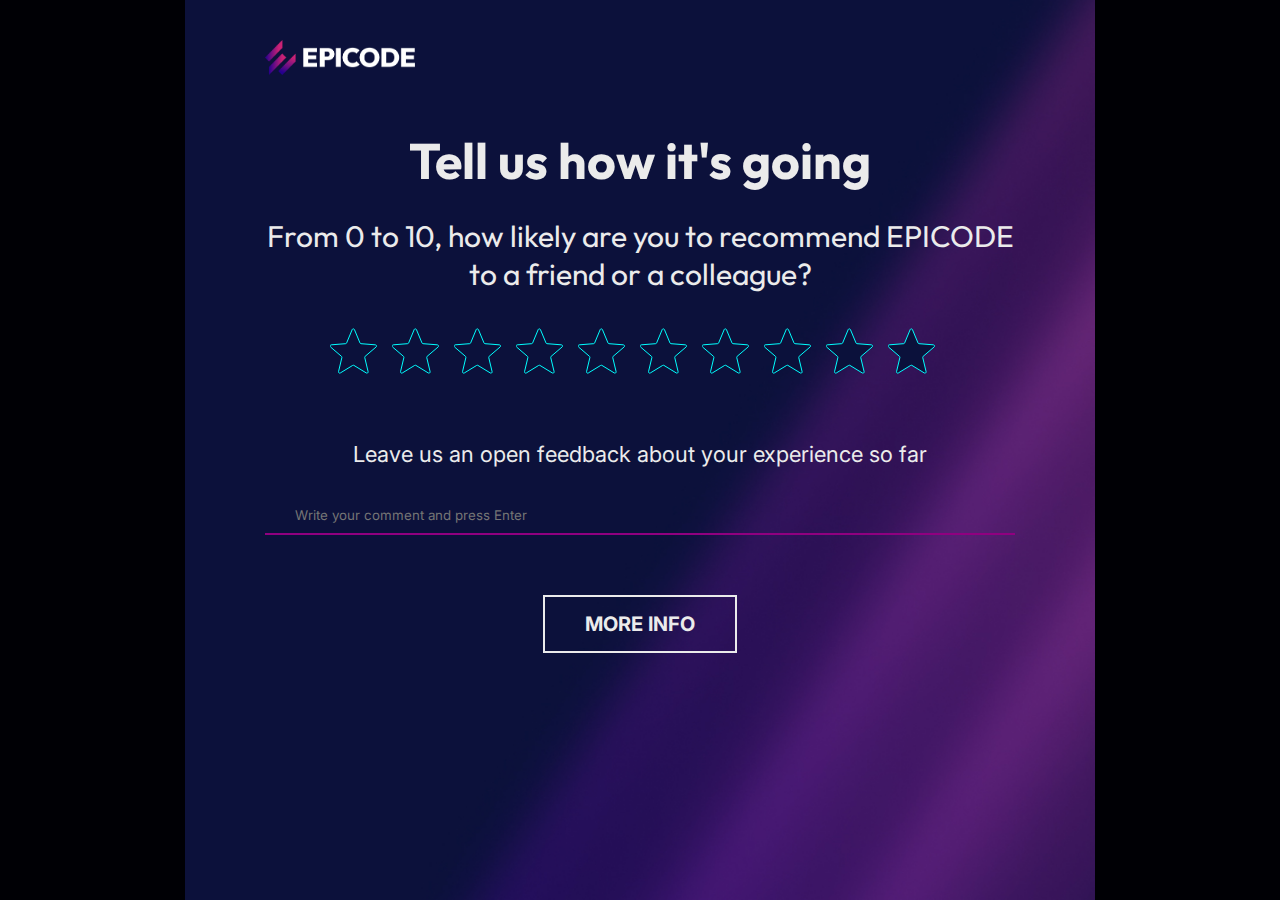
==== commit d9d0fbd4: "fix css + js" ====
--- a/feedback.html
+++ b/feedback.html
@@ -14,42 +14,42 @@
         </div>
       </header>
 
-    <main> 
-      <div class="text-center">
-      <!-- Stelle --> 
-        <h1 id ="testTesto1">Tell us how it's going</h1>
-        <h2 id="testTesto2">From 0 to 10, how likely are you to recommend EPICODE to a friend or a colleague?</h2> 
-        
-        <ul class="star">                  
-          <li class="starIcon" valutazione ="10"></li>
-          <li class="starIcon" valutazione ="9"></li>
-          <li class="starIcon" valutazione ="8"></li>
-          <li class="starIcon" valutazione ="7"></li>
-          <li class="starIcon" valutazione ="6"></li>
-          <li class="starIcon" valutazione ="5"></li>
-          <li class="starIcon" valutazione ="4"></li>
-          <li class="starIcon" valutazione ="3"></li>
-          <li class="starIcon" valutazione ="2"></li>
-          <li class="starIcon attivo" valutazione ="1"></li>
-        </ul>
+      <main>
+        <div class="text-center">
+          <!-- Stelle -->
+          <h1 id="testTesto1">Tell us how it's going</h1>
+          <h2 id="testTesto2">
+            From 0 to 10, how likely are you to recommend EPICODE to a friend or
+            a colleague?
+          </h2>
 
-        <!-- Stelle finali  --> 
+          <ul class="star">
+            <li class="starIcon" valutazione="10"></li>
+            <li class="starIcon" valutazione="9"></li>
+            <li class="starIcon" valutazione="8"></li>
+            <li class="starIcon" valutazione="7"></li>
+            <li class="starIcon" valutazione="6"></li>
+            <li class="starIcon" valutazione="5"></li>
+            <li class="starIcon" valutazione="4"></li>
+            <li class="starIcon" valutazione="3"></li>
+            <li class="starIcon" valutazione="2"></li>
+            <li class="starIcon" valutazione="1"></li>
+          </ul>
+
+          <!-- Stelle finali  -->
           <div class="titoletto">
             <p>Leave us an open feedback about your experience so far</p>
           </div>
           <input
             type="text"
-            class="input-comment"
-            placeholder="Write your comment here"
+            id="input-comment"
+            placeholder="Write your comment and press Enter"
           />
-          <a href="https://epicode.com/it/" class="info-btn fakebutton"
-            >MORE INFO</a
-          >
+          <a class="info-btn fakebutton">MORE INFO</a>
         </div>
       </main>
-
     </div>
-
+    <div id="popup" class="hide"></div>
     <script src="/assets/js/feedback.js"></script>
   </body>
 </html>
--- a/assets/css/style.css
+++ b/assets/css/style.css
@@ -1,30 +1,51 @@
-@import url("https://fonts.googleapis.com/css2?family=Outfit:wght@300;700;900&display=swap");
+@import url("https://fonts.googleapis.com/css2?family=Inter&family=Outfit:wght@300;700&display=swap");
 
 * {
   margin: 0;
   padding: 0;
   box-sizing: border-box;
 }
+
 /*color palette*/
 :root {
-  --border-padding: 10px;
+  /* --border-padding: 10px; */
+  /* --main-blue: rgb(33, 33, 143); */
+  /* --light-purple: rgb(188, 134, 255); */
   --darkest: rgb(0, 0, 5);
+  --white: #ebebeb;
   --darkest-blue: rgb(0, 0, 60);
-  --main-blue: rgb(33, 33, 143);
-  --light-purple: rgb(188, 134, 255);
-  --dark-purple: #c2128d;
-  --white: #ebebeb;
+  --dark-purple: #900080;
   --light-blue: #00ffff;
+  --light-purple: #d20094;
 }
 /**/
 
 /*base styles*/
 html,
 body {
+  background-color: var(--darkest);
   font-family: "Outfit", Helvetica, sans-serif;
-  background-color: var(--darkest);
-}
-
+}
+
+h1,
+h2,
+h3,
+h4,
+h5,
+button {
+  font-family: "Outfit", Helvetica, sans-serif;
+}
+
+p,
+label,
+input,
+a,
+span,
+li {
+  font-family: "Inter", Helvetica, sans-serif;
+}
+
+/**/
 /*header per tutte le pagine*/
 header {
   display: flex;
@@ -44,16 +65,20 @@
 /*sfondo per tutte le pagine*/
 #container {
   width: 68%;
+  max-height: 910px;
   min-height: 100vh;
   max-width: 910px;
   min-width: 910px;
-  background-image: url("/assets/imgs/bg.jpg");
+  background-image: url("../imgs/bg.jpg");
   background-size: cover;
   margin: 0 auto;
   padding: 40px 80px;
   position: relative;
   color: var(--white);
 }
+.welcome .bold {
+  font-family: "Outfit", Helvetica, sans-serif;
+}
 /**/
 
 /*pg 1*/
@@ -67,9 +92,11 @@
   margin-bottom: 50px;
 }
 .pink {
-  color: var(--dark-purple);
+  color: var(--light-purple);
+  margin-bottom: 5px;
+}
+h2.pink {
   font-size: 30px;
-  margin-bottom: 5px;
 }
 .instrText {
   max-width: 500px;
@@ -112,6 +139,7 @@
   padding: 15px 40px;
   font-size: 20px;
   font-weight: bold;
+  background-color: transparent;
 }
 
 .fakebutton:hover {
@@ -119,6 +147,16 @@
   color: var(--darkest-blue);
   box-shadow: 0px 0px 40px #00ffff;
   border: none;
+}
+.fakebutton:disabled {
+  color: #ebebeb50;
+  text-decoration: none;
+  border: 2px solid;
+  padding: 15px 40px;
+  font-size: 20px;
+  font-weight: bold;
+  background-color: transparent;
+  box-shadow: none;
 }
 /*fine pg 1*/
 
@@ -143,6 +181,7 @@
   font-weight: 300;
   line-height: 90%;
 }
+/*text-center: classe usata anche in pg 3*/
 .text-center {
   text-align: center;
   margin-top: 50px;
@@ -152,6 +191,7 @@
 .text-left h2 {
   font-size: 50px;
 }
+
 #question {
   line-height: 100%;
   width: 600px;
@@ -159,23 +199,57 @@
 }
 
 #answers {
-  margin-top: 50px;
+  margin: 50px 0;
 }
 
 .btn-answer {
+  outline-offset: -2px;
+  outline: 3px solid #ffc7f582;
   background-color: rgba(255, 255, 255, 0.1);
   color: white;
-  /* border: 3px solid rgba(255, 255, 255, 0.212); */
   border-radius: 30px;
   width: 40%;
   margin: 15px;
   padding: 20px 15px;
-}
-
+  position: relative;
+  box-shadow: rgb(248, 248, 248) -2px -2px 2px 2px,
+    rgba(229, 0, 172, 0.007) 0px 0px 0px 4px,
+    rgba(0, 0, 0, 0.05) 0px 0px 2px 7px;
+  transition: all 0.2s;
+  letter-spacing: 2px;
+  font-size: 16px;
+  font-weight: bold;
+  font-family: "Inter", Helvetica, sans-serif;
+}
+.btn-answer.clicked {
+  background-image: linear-gradient(
+    to top,
+    var(--dark-purple) 21%,
+    var(--light-purple)
+  );
+}
 .btn-answer:hover {
-  background-image: linear-gradient(to top, rgb(125 3 111) 21%, rgb(229 0 172));
-}
-
+  background-image: linear-gradient(
+    to top,
+    var(--dark-purple) 21%,
+    var(--light-purple)
+  );
+}
+/* .btn-answer::before {
+  content: "";
+  position: absolute;
+  width: 104%;
+  height: 113%;
+  top: -7%;
+  left: -2%;
+  background-image: linear-gradient(
+    to bottom,
+    rgb(255, 255, 255) 21%,
+    rgb(229 0 172)
+  );
+  border-radius: 100px;
+  z-index: -1;
+} */
 footer {
   width: 100%;
   position: absolute;
@@ -190,10 +264,17 @@
 #steps .pink {
   font-size: inherit;
 }
+
+.p-footer {
+  font-family: "Outfit", Helvetica, sans-serif;
+}
 /*fine pg 2*/
 
 /*pg 3*/
-
+.bigger {
+  font-size: 24px;
+  font-family: "Outfit", Helvetica, sans-serif;
+}
 .row {
   margin: 50px auto 80px auto;
   display: flex;
@@ -212,17 +293,46 @@
   line-height: 100%;
 }
 .auguri {
+  position: relative;
   display: flex;
   flex-direction: column;
   justify-content: space-between;
-  height: 290px;
-  width: 290px;
+  height: 307px;
+  width: 307px;
   border: 35px solid var(--light-blue);
   border-radius: 150px;
   text-align: center;
   padding: 30px;
-}
-
+  box-shadow: 0 0 50px rgb(0, 0, 60);
+}
+/*pie chart*/
+.pie {
+  position: absolute;
+  left: -35px;
+  top: -35px;
+  border-radius: 50%;
+  height: 310px;
+  width: 310px;
+  box-shadow: 0 0 50px rgb(0, 0, 60);
+}
+
+.pie::after {
+  content: "";
+  background: url("../imgs/bg.jpg");
+  border-radius: 250px;
+  position: absolute;
+  width: 220px;
+  height: 220px;
+  top: 15%;
+  left: 14%;
+  /* padding: 15px 27px; */
+  box-shadow: inset 0 0 20px rgb(0, 0, 60);
+  background-size: 910px;
+  background-position: 56%;
+  max-width: 220px;
+}
+
+/*end pie chart*/
 .rateus {
   margin: 0 auto;
 }
@@ -244,31 +354,51 @@
   font-weight: normal;
   padding-bottom: 25px;
 }
-
 .star {
+  list-style: none;
+  padding: 0;
+  display: flex;
+  justify-content: center;
+  margin: 10px auto 60px;
+  flex-direction: row-reverse;
+}
+.starIcon::before {
+  content: url(/assets/imgs/starblue.svg);
+}
+
+.starIcon.attivo ~ .starIcon::before,
+.starIcon.attivo::before,
+.starIcon:hover::before,
+.starIcon:hover ~ .starIcon::before {
+  content: url(/assets/imgs/star.svg);
+}
+/* .star {
   text-align: center;
   display: flex;
-  flex-direction: row-reverse; 
-  padding: 20px, auto;  
+  flex-direction: row-reverse;
+  padding: 20px, auto;
   margin: 10px;
-}
+} */
 
 .starIcon {
-  font-size: 30px; 
-  display: flex;
-  align-items: center; 
-  cursor: pointer;  
-  margin-right: 15px; 
-}
-
-.starIcon::before {   
-  content: url(/assets/imgs/starblue.svg);
-}
-
-.starIcon.attivo~.starIcon::before,  
-.starIcon.attivo::before {   
-  content: url(/assets/imgs/star.svg);
-}
+  font-size: 30px;
+  display: flex;
+  align-items: center;
+  cursor: pointer;
+  margin-right: 15px;
+}
+
+/* .starIcon::before {
+  content: url(../imgs/starblue.svg);
+} */
+
+/* .starIcon.attivo ~ .starIcon::before,
+.starIcon.attivo::before {
+  content: url(../imgs/star.svg);
+} */
+/* .starIcon:hover {
+  content: url(../imgs/star.svg);
+} */
 
 /* ---- Stelle finali ---- */
 
@@ -276,7 +406,7 @@
   font-size: 22px;
 }
 
-.input-comment {
+#input-comment {
   width: 100%;
   background-color: transparent;
   padding: 10px 30px;
@@ -284,9 +414,10 @@
   border-width: 0;
   border-bottom: 2px solid var(--dark-purple);
   margin: 30px 0px;
-}
-
-.input-comment:focus {
+  color: var(--white);
+}
+
+#input-comment:focus {
   outline: none;
 }
 .info-btn {
@@ -294,7 +425,25 @@
   width: fit-content;
   margin: 30px auto;
 }
-
+#popup {
+  width: fit-content;
+  min-height: 100px;
+  min-width: 100px;
+  color: var(--darkest-blue);
+  background: var(--white);
+  border-radius: 15px;
+  padding: 20px;
+  text-align: center;
+  position: fixed;
+  top: 30%;
+  left: 40%;
+}
+.hide {
+  display: none;
+}
+.show {
+  display: block;
+}
 /*fine pg 4*/
 
 /* support class*/
@@ -304,10 +453,27 @@
 .light-blue {
   color: var(--light-blue);
 }
+.fucsia {
+  color: var(--dark-purple);
+}
 .small {
-  font-size: 14px;
-}
-
+  font-size: 13px;
+}
+.zIndex1 {
+  /*classe usata in pg result per i testi sulla pie chart*/
+  position: relative;
+  z-index: 1;
+  top: 25%;
+  width: 66%;
+  left: 18%;
+}
+
+.mb-10px {
+  margin-bottom: 10px;
+}
+.mb-20px {
+  margin-bottom: 20px;
+}
 /**/
 /*SOLO COUNT-DOWN*/
 #countdown {
@@ -324,19 +490,20 @@
   right: -16px;
   width: 120px;
   height: 120px;
-  transform: rotateY(-180deg) rotateZ(-90deg);
+  transform: rotate(-90deg);
 }
 
 svg circle {
-  stroke-dasharray: 320px;
-  stroke-dashoffset: 0px;
-  /* stroke-linecap: round; */
-  stroke-width: 13px;
+  display: block;
+  transition: 1s linear all;
+  stroke-dasharray: 327;
+  /* stroke-dashoffset: 0; */
+  stroke-width: 14px;
   stroke: var(--light-blue);
   fill: none;
-  animation: countdown 30s linear infinite forwards;
-}
-
+  /*   animation: countdown 30s linear infinite forwards; */
+}
+/* 
 @keyframes countdown {
   from {
     stroke-dashoffset: 0px;
@@ -344,4 +511,4 @@
   to {
     stroke-dashoffset: 303px;
   }
-}
+} */
